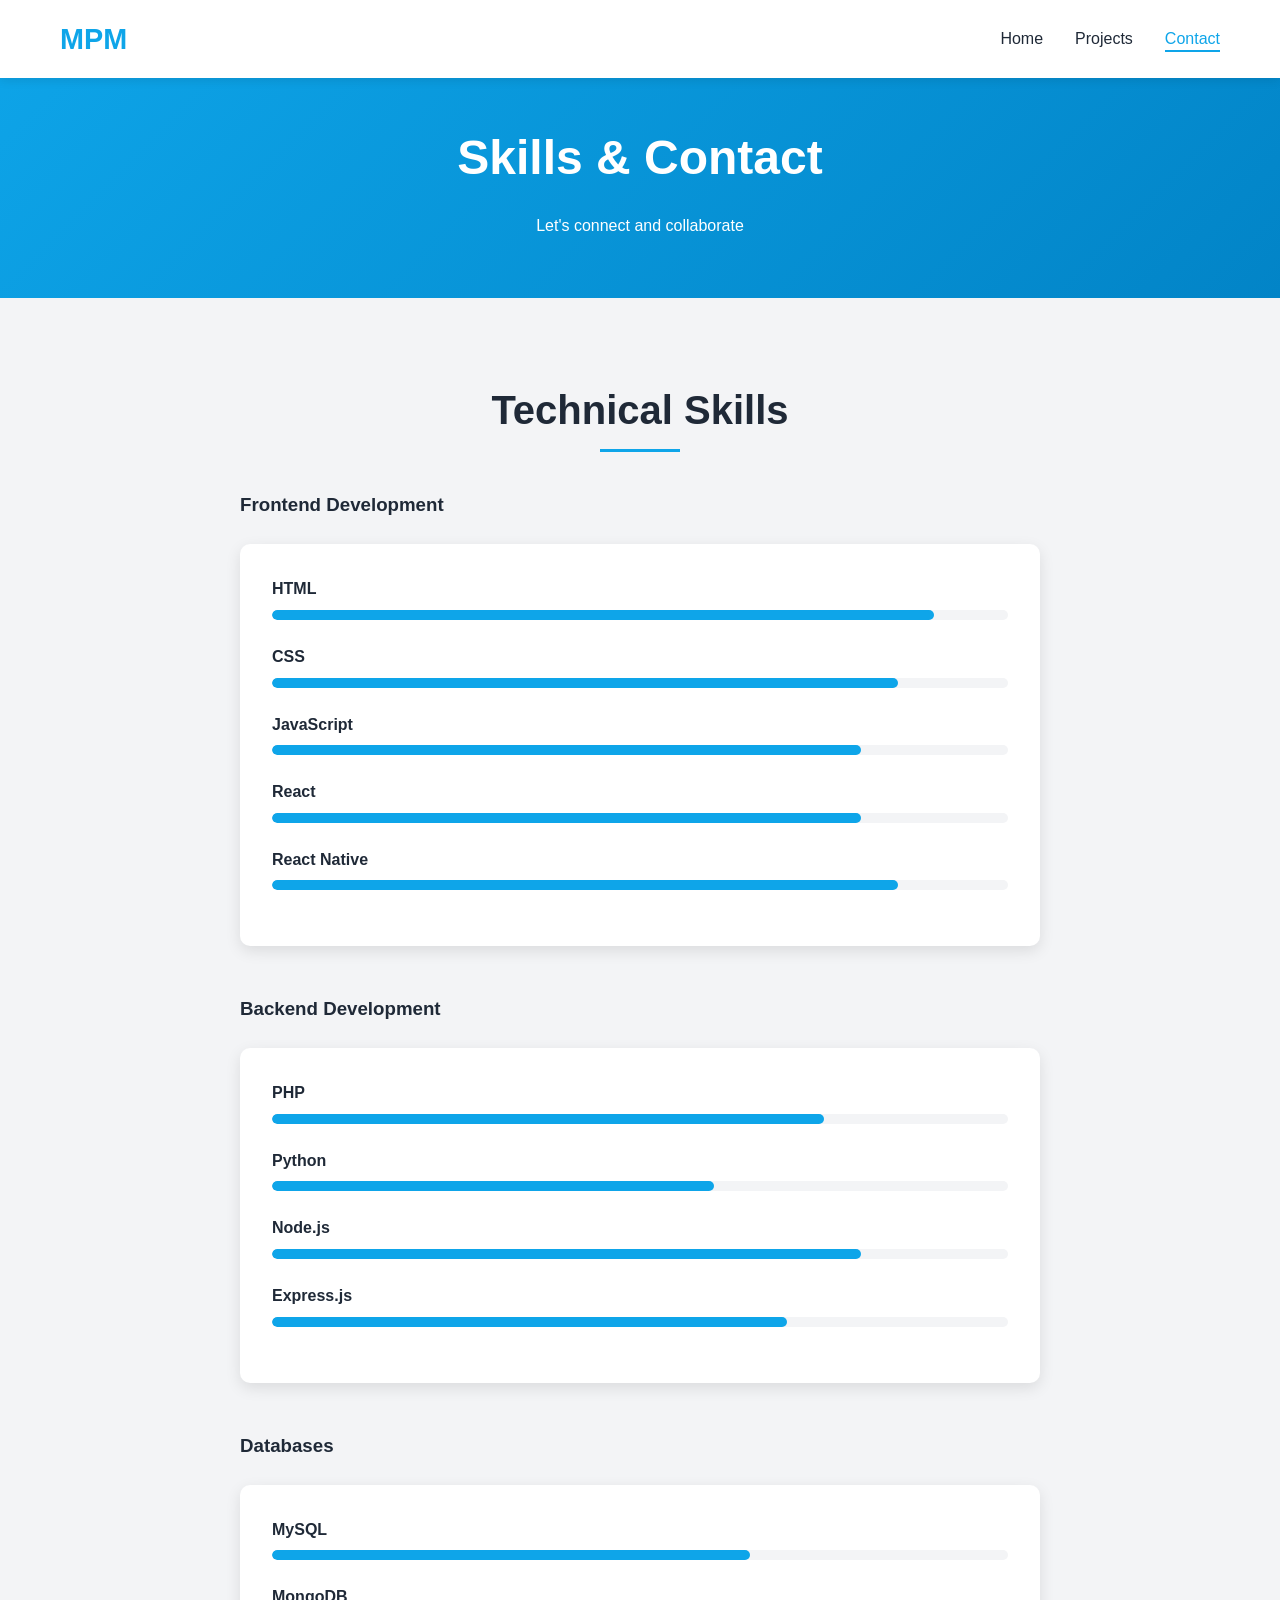
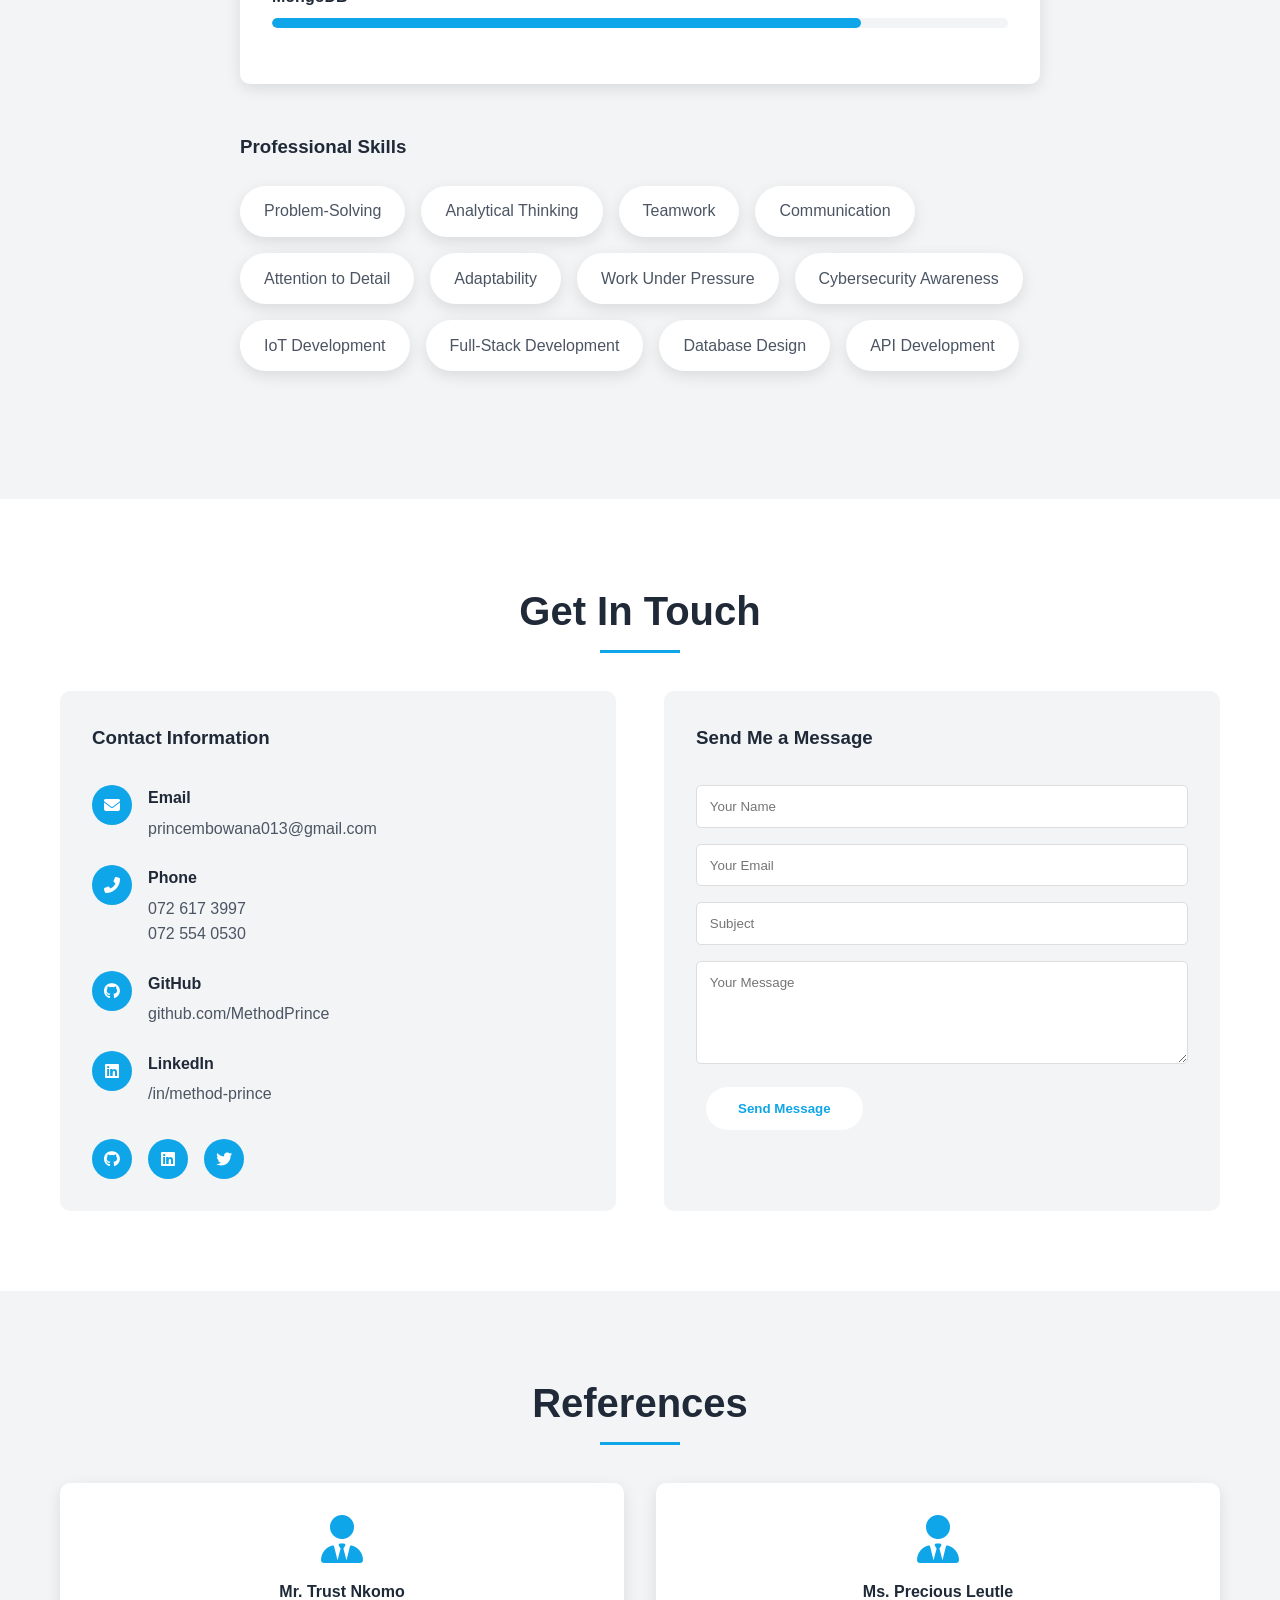
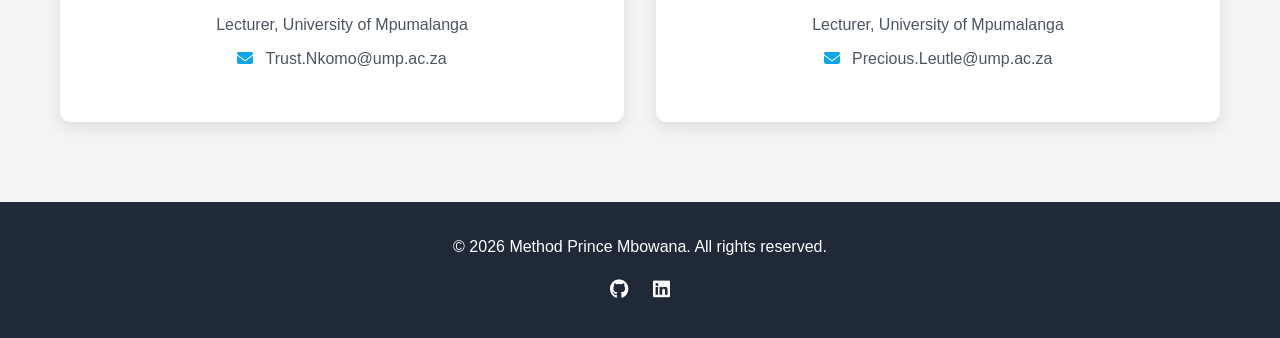
==== contact.html @ acbfcd84 "first commit" ====
<!DOCTYPE html>
<html lang="en">
<head>
    <meta charset="UTF-8">
    <meta name="viewport" content="width=device-width, initial-scale=1.0">
    <title>Method Prince Mbowana - Contact & Skills</title>
    <link rel="stylesheet" href="style.css">
    <link rel="stylesheet" href="https://cdnjs.cloudflare.com/ajax/libs/font-awesome/6.4.0/css/all.min.css">
</head>
<body>
    <!-- Navigation -->
    <nav class="navbar">
        <div class="nav-container">
            <a href="index.html" class="nav-logo">MPM</a>
            <ul class="nav-menu">
                <li><a href="index.html" class="nav-link">Home</a></li>
                <li><a href="projects.html" class="nav-link">Projects</a></li>
                <li><a href="contact.html" class="nav-link active">Contact</a></li>
            </ul>
            <div class="hamburger">
                <span class="bar"></span>
                <span class="bar"></span>
                <span class="bar"></span>
            </div>
        </div>
    </nav>

    <!-- Page Header -->
    <section class="page-header">
        <div class="container">
            <h1>Skills & Contact</h1>
            <p>Let's connect and collaborate</p>
        </div>
    </section>

    <!-- Skills Section -->
    <section class="skills-section">
        <div class="container">
            <h2 class="section-title">Technical Skills</h2>
            
            <div class="skills-container">
                <div class="skill-category">
                    <h3>Frontend Development</h3>
                    <div class="skill-items">
                        <div class="skill-item">
                            <span>HTML</span>
                            <div class="skill-bar">
                                <div class="skill-progress" style="width: 90%"></div>
                            </div>
                        </div>
                        <div class="skill-item">
                            <span>CSS</span>
                            <div class="skill-bar">
                                <div class="skill-progress" style="width: 85%"></div>
                            </div>
                        </div>
                        <div class="skill-item">
                            <span>JavaScript</span>
                            <div class="skill-bar">
                                <div class="skill-progress" style="width: 80%"></div>
                            </div>
                        </div>
                        <div class="skill-item">
                            <span>React</span>
                            <div class="skill-bar">
                                <div class="skill-progress" style="width: 80%"></div>
                            </div>
                        </div>
                        <div class="skill-item">
                            <span>React Native</span>
                            <div class="skill-bar">
                                <div class="skill-progress" style="width: 85%"></div>
                            </div>
                        </div>
                    </div>
                </div>

                <div class="skill-category">
                    <h3>Backend Development</h3>
                    <div class="skill-items">
                        <div class="skill-item">
                            <span>PHP</span>
                            <div class="skill-bar">
                                <div class="skill-progress" style="width: 75%"></div>
                            </div>
                        </div>
                        <div class="skill-item">
                            <span>Python</span>
                            <div class="skill-bar">
                                <div class="skill-progress" style="width: 60%"></div>
                            </div>
                        </div>
                        <div class="skill-item">
                            <span>Node.js</span>
                            <div class="skill-bar">
                                <div class="skill-progress" style="width: 80%"></div>
                            </div>
                        </div>
                        <div class="skill-item">
                            <span>Express.js</span>
                            <div class="skill-bar">
                                <div class="skill-progress" style="width: 70%"></div>
                            </div>
                        </div>
                    </div>
                </div>

                <div class="skill-category">
                    <h3>Databases</h3>
                    <div class="skill-items">
                        <div class="skill-item">
                            <span>MySQL</span>
                            <div class="skill-bar">
                                <div class="skill-progress" style="width: 65%"></div>
                            </div>
                        </div>
                        <div class="skill-item">
                            <span>MongoDB</span>
                            <div class="skill-bar">
                                <div class="skill-progress" style="width: 80%"></div>
                            </div>
                        </div>
                    </div>
                </div>

                
                <div class="skill-category">
                    <h3>Professional Skills</h3>
                    <div class="skills-grid">
                        <div class="skill-tag">Problem-Solving</div>
                        <div class="skill-tag">Analytical Thinking</div>
                        <div class="skill-tag">Teamwork</div>
                        <div class="skill-tag">Communication</div>
                        <div class="skill-tag">Attention to Detail</div>
                        <div class="skill-tag">Adaptability</div>
                        <div class="skill-tag">Work Under Pressure</div>
                        <div class="skill-tag">Cybersecurity Awareness</div>
                        <div class="skill-tag">IoT Development</div>
                        <div class="skill-tag">Full-Stack Development</div>
                        <div class="skill-tag">Database Design</div>
                        <div class="skill-tag">API Development</div>
                    </div>
                </div>
            </div>
        </div>
    </section>

    <!-- Contact Section -->
    <section class="contact-section">
        <div class="container">
            <h2 class="section-title">Get In Touch</h2>
            
            <div class="contact-container">
                <div class="contact-info">
                    <h3>Contact Information</h3>
                    
                    <div class="contact-details">
                        <div class="contact-item">
                            <i class="fas fa-envelope"></i>
                            <div>
                                <h4>Email</h4>
                                <p>princembowana013@gmail.com</p>
                            </div>
                        </div>
                        
                        <div class="contact-item">
                            <i class="fas fa-phone-alt"></i>
                            <div>
                                <h4>Phone</h4>
                                <p>072 617 3997</p>
                                <p>072 554 0530</p>
                            </div>
                        </div>
                        
                        <div class="contact-item">
                            <i class="fab fa-github"></i>
                            <div>
                                <h4>GitHub</h4>
                                <p>github.com/MethodPrince</p>
                            </div>
                        </div>

                        <div class="contact-item">
                            <i class="fab fa-linkedin"></i>
                            <div>
                                <h4>LinkedIn</h4>
                                <p>/in/method-prince</p>
                            </div>
                        </div>
                    </div>

                    <div class="social-links">
                        <a href="https://github.com/MethodPrince" target="_blank" title="GitHub"><i class="fab fa-github"></i></a>
                        <a href="https://www.linkedin.com/in/method-prince-0aa6002a5?utm_source=share_via&utm_content=profile&utm_medium=member_ios" target="_blank" title="LinkedIn"><i class="fab fa-linkedin"></i></a>
                        <a href="#" title="Twitter"><i class="fab fa-twitter"></i></a>
                    </div>
                </div>

                <div class="contact-form">
                    <h3>Send Me a Message</h3>
                    <form id="contactForm">
                        <div class="form-group">
                            <input type="text" id="name" placeholder="Your Name" required>
                        </div>
                        <div class="form-group">
                            <input type="email" id="email" placeholder="Your Email" required>
                        </div>
                        <div class="form-group">
                            <input type="text" id="subject" placeholder="Subject">
                        </div>
                        <div class="form-group">
                            <textarea id="message" rows="5" placeholder="Your Message" required></textarea>
                        </div>
                        <button type="submit" class="btn btn-primary">Send Message</button>
                    </form>
                    <div id="formMessage" class="form-message"></div>
                </div>
            </div>
        </div>
    </section>

    <!-- References Section -->
    <section class="references-section">
        <div class="container">
            <h2 class="section-title">References</h2>
            
            <div class="references-grid">
                <div class="reference-card">
                    <i class="fas fa-user-tie"></i>
                    <h4>Mr. Trust Nkomo</h4>
                    <p>Lecturer, University of Mpumalanga</p>
                    <p><i class="fas fa-envelope"></i> Trust.Nkomo@ump.ac.za</p>
                </div>
                
                <div class="reference-card">
                    <i class="fas fa-user-tie"></i>
                    <h4>Ms. Precious Leutle</h4>
                    <p>Lecturer, University of Mpumalanga</p>
                    <p><i class="fas fa-envelope"></i> Precious.Leutle@ump.ac.za</p>
                </div>
            </div>
        </div>
    </section>

    <!-- Footer -->
    <footer>
        <div class="container">
            <p>&copy; 2026 Method Prince Mbowana. All rights reserved.</p>
            <div class="footer-social">
                <a href="https://github.com/MethodPrince" target="_blank"><i class="fab fa-github"></i></a>
                <a href="https://www.linkedin.com/in/method-prince-0aa6002a5?utm_source=share_via&utm_content=profile&utm_medium=member_ios" target="_blank"><i class="fab fa-linkedin"></i></a>
            </div>
        </div>
    </footer>

    <script src="script.js"></script>
</body>
</html>
---- style.css ----
/* ===== RESET & BASE ===== */
* {
    margin: 0;
    padding: 0;
    box-sizing: border-box;
}

:root {
    --primary-color: #0ea5e9;      /* Sky blue */
    --secondary-color: #0284c7;     /* Darker sky blue */
    --accent-color: #38bdf8;        /* Light sky blue */
    --dark-color: #1f2937;
    --light-color: #f3f4f6;
    --text-color: #4b5563;
    --white: #ffffff;
    --transition: all 0.3s ease;
}

html {
    scroll-behavior: smooth;
}

body {
    font-family: 'Segoe UI', Tahoma, Geneva, Verdana, sans-serif;
    line-height: 1.6;
    color: var(--text-color);
}

.container {
    max-width: 1200px;
    margin: 0 auto;
    padding: 0 20px;
}

/* ===== NAVIGATION ===== */
.navbar {
    background: var(--white);
    box-shadow: 0 2px 10px rgba(0, 0, 0, 0.1);
    position: fixed;
    width: 100%;
    top: 0;
    z-index: 1000;
}

.nav-container {
    max-width: 1200px;
    margin: 0 auto;
    padding: 1rem 20px;
    display: flex;
    justify-content: space-between;
    align-items: center;
}

.nav-logo {
    font-size: 1.8rem;
    font-weight: 700;
    color: var(--primary-color);
    text-decoration: none;
}

.nav-menu {
    display: flex;
    list-style: none;
    gap: 2rem;
}

.nav-link {
    text-decoration: none;
    color: var(--dark-color);
    font-weight: 500;
    transition: var(--transition);
    position: relative;
}

.nav-link:hover,
.nav-link.active {
    color: var(--primary-color);
}

.nav-link::after {
    content: '';
    position: absolute;
    bottom: -5px;
    left: 0;
    width: 0;
    height: 2px;
    background: var(--primary-color);
    transition: var(--transition);
}

.nav-link:hover::after,
.nav-link.active::after {
    width: 100%;
}

.hamburger {
    display: none;
    cursor: pointer;
}

.bar {
    display: block;
    width: 25px;
    height: 3px;
    margin: 5px auto;
    background: var(--dark-color);
    transition: var(--transition);
}

/* ===== HERO SECTION ===== */
.hero {
    height: 100vh;
    background: linear-gradient(135deg, #0ea5e9 0%, #0284c7 100%);
    display: flex;
    align-items: center;
    justify-content: center;
    text-align: center;
    color: var(--white);
    padding-top: 60px;
}

.hero-content {
    max-width: 800px;
    padding: 0 20px;
}

.hero-title {
    font-size: 3.5rem;
    margin-bottom: 1rem;
    animation: fadeInUp 1s ease;
}

.hero-subtitle {
    font-size: 1.5rem;
    margin-bottom: 1rem;
    animation: fadeInUp 1s ease 0.2s;
    animation-fill-mode: both;
}

.hero-description {
    font-size: 1.2rem;
    margin-bottom: 2rem;
    animation: fadeInUp 1s ease 0.4s;
    animation-fill-mode: both;
}

.hero-buttons {
    margin-bottom: 2rem;
    animation: fadeInUp 1s ease 0.6s;
    animation-fill-mode: both;
}

.btn {
    display: inline-block;
    padding: 12px 30px;
    border-radius: 30px;
    text-decoration: none;
    font-weight: 600;
    margin: 0 10px;
    transition: var(--transition);
    border: 2px solid transparent;
}

.btn-primary {
    background: var(--white);
    color: var(--primary-color);
}

.btn-primary:hover {
    transform: translateY(-3px);
    box-shadow: 0 5px 15px rgba(14, 165, 233, 0.3);
}

.btn-secondary {
    background: transparent;
    color: var(--white);
    border-color: var(--white);
}

.btn-secondary:hover {
    background: var(--white);
    color: var(--primary-color);
    transform: translateY(-3px);
}

.hero-social {
    animation: fadeInUp 1s ease 0.8s;
    animation-fill-mode: both;
}

.social-link {
    color: var(--white);
    font-size: 1.5rem;
    margin: 0 10px;
    transition: var(--transition);
    display: inline-block;
    position: relative;
}

.social-link:hover {
    transform: translateY(-3px);
    opacity: 0.9;
}

.hero-scroll {
    position: absolute;
    bottom: 30px;
    left: 50%;
    transform: translateX(-50%);
    animation: bounce 2s infinite;
}

.hero-scroll a {
    color: var(--white);
    font-size: 1.5rem;
}

/* ===== ABOUT SECTION ===== */
.about {
    padding: 80px 0;
    background: var(--light-color);
}

.section-title {
    text-align: center;
    font-size: 2.5rem;
    color: var(--dark-color);
    margin-bottom: 3rem;
    position: relative;
}

.section-title::after {
    content: '';
    position: absolute;
    bottom: -10px;
    left: 50%;
    transform: translateX(-50%);
    width: 80px;
    height: 3px;
    background: var(--primary-color);
}

.about-content {
    max-width: 1000px;
    margin: 0 auto;
    background: var(--white);
    border-radius: 15px;
    padding: 3rem;
    box-shadow: 0 10px 30px rgba(0, 0, 0, 0.1);
}

.about-text p {
    margin-bottom: 1.5rem;
    font-size: 1.1rem;
    line-height: 1.8;
    color: var(--text-color);
}

/* Personal Info Section */
.personal-info {
    margin: 2.5rem 0;
    padding: 2rem;
    background: linear-gradient(135deg, #0ea5e915 0%, #0284c715 100%);
    border-radius: 10px;
}

.personal-info h3 {
    color: var(--dark-color);
    margin-bottom: 1.5rem;
    font-size: 1.5rem;
    position: relative;
    padding-bottom: 0.5rem;
}

.personal-info h3::after {
    content: '';
    position: absolute;
    bottom: 0;
    left: 0;
    width: 50px;
    height: 3px;
    background: var(--primary-color);
}

.info-grid {
    display: grid;
    grid-template-columns: repeat(2, 1fr);
    gap: 1.5rem;
}

.info-item {
    display: flex;
    align-items: center;
    gap: 1rem;
    padding: 0.5rem;
    background: var(--white);
    border-radius: 8px;
    transition: var(--transition);
}

.info-item:hover {
    transform: translateX(5px);
    box-shadow: 0 5px 15px rgba(14, 165, 233, 0.1);
}

.info-item i {
    width: 35px;
    height: 35px;
    background: var(--primary-color);
    border-radius: 50%;
    display: flex;
    align-items: center;
    justify-content: center;
    color: var(--white);
    font-size: 1rem;
}

.info-item strong {
    color: var(--dark-color);
    margin-right: 0.3rem;
}

/* Education Section */
.education-section {
    margin: 2.5rem 0;
    padding: 2rem;
    background: linear-gradient(135deg, #0ea5e908 0%, #0284c708 100%);
    border-radius: 10px;
}

.education-section h3 {
    color: var(--dark-color);
    margin-bottom: 1.5rem;
    font-size: 1.5rem;
    position: relative;
    padding-bottom: 0.5rem;
}

.education-section h3::after {
    content: '';
    position: absolute;
    bottom: 0;
    left: 0;
    width: 50px;
    height: 3px;
    background: var(--primary-color);
}

.education-card {
    background: var(--white);
    padding: 1.5rem;
    border-radius: 10px;
    margin-bottom: 1rem;
    display: flex;
    gap: 1.5rem;
    box-shadow: 0 5px 15px rgba(0, 0, 0, 0.05);
    transition: var(--transition);
}

.education-card:hover {
    transform: translateY(-3px);
    box-shadow: 0 8px 25px rgba(14, 165, 233, 0.1);
}

.edu-badge {
    width: 60px;
    height: 60px;
    background: var(--primary-color);
    border-radius: 50%;
    display: flex;
    align-items: center;
    justify-content: center;
    color: var(--white);
    font-size: 1.8rem;
    flex-shrink: 0;
}

.edu-details h4 {
    color: var(--dark-color);
    margin-bottom: 0.5rem;
    font-size: 1.2rem;
}

.institution {
    font-weight: 600;
    color: var(--primary-color);
    margin-bottom: 0.3rem;
}

.duration {
    color: var(--text-color);
    font-size: 0.9rem;
    margin-bottom: 0.5rem;
}

.status-badge {
    display: inline-block;
    background: #10b981;
    color: var(--white);
    padding: 0.3rem 1rem;
    border-radius: 20px;
    font-size: 0.8rem;
    font-weight: 600;
}

/* Experience Section */
.experience-section {
    margin: 2.5rem 0;
    padding: 2rem;
    background: linear-gradient(135deg, #0ea5e908 0%, #0284c708 100%);
    border-radius: 10px;
}

.experience-section h3 {
    color: var(--dark-color);
    margin-bottom: 1.5rem;
    font-size: 1.5rem;
    position: relative;
    padding-bottom: 0.5rem;
}

.experience-section h3::after {
    content: '';
    position: absolute;
    bottom: 0;
    left: 0;
    width: 50px;
    height: 3px;
    background: var(--primary-color);
}

.experience-card {
    background: var(--white);
    padding: 1.5rem;
    border-radius: 10px;
    display: flex;
    gap: 1.5rem;
    box-shadow: 0 5px 15px rgba(0, 0, 0, 0.05);
    transition: var(--transition);
}

.experience-card:hover {
    transform: translateY(-3px);
    box-shadow: 0 8px 25px rgba(14, 165, 233, 0.1);
}

.exp-icon {
    width: 60px;
    height: 60px;
    background: var(--primary-color);
    border-radius: 50%;
    display: flex;
    align-items: center;
    justify-content: center;
    color: var(--white);
    font-size: 1.8rem;
    flex-shrink: 0;
}

.exp-details h4 {
    color: var(--dark-color);
    margin-bottom: 0.5rem;
    font-size: 1.2rem;
}

.company {
    font-weight: 600;
    color: var(--primary-color);
    margin-bottom: 0.3rem;
}

/* Highlights Section */
.highlights {
    display: grid;
    grid-template-columns: repeat(3, 1fr);
    gap: 1.5rem;
    margin-top: 2rem;
    padding-top: 1rem;
}

.highlight-box {
    background: linear-gradient(135deg, #0ea5e9 0%, #0284c7 100%);
    padding: 2rem 1rem;
    border-radius: 10px;
    text-align: center;
    box-shadow: 0 5px 15px rgba(14, 165, 233, 0.2);
    transition: var(--transition);
    color: var(--white);
}

.highlight-box:hover {
    transform: translateY(-5px);
    box-shadow: 0 10px 30px rgba(14, 165, 233, 0.3);
}

.highlight-box i {
    font-size: 2.5rem;
    color: var(--white);
    margin-bottom: 1rem;
}

.highlight-box h4 {
    color: var(--white);
    font-size: 1.1rem;
    font-weight: 600;
}

/* ===== PREVIEW SECTION ===== */
.preview {
    padding: 80px 0;
    background: var(--white);
}

.preview-grid {
    display: grid;
    grid-template-columns: repeat(auto-fit, minmax(200px, 1fr));
    gap: 2rem;
    margin-top: 2rem;
}

.preview-card {
    text-align: center;
    padding: 2rem;
    background: var(--light-color);
    border-radius: 10px;
    transition: var(--transition);
}

.preview-card:hover {
    transform: translateY(-5px);
    box-shadow: 0 10px 30px rgba(14, 165, 233, 0.1);
}

.preview-card i {
    font-size: 3rem;
    color: var(--primary-color);
    margin-bottom: 1rem;
}

.preview-card h3 {
    color: var(--dark-color);
    margin-bottom: 1rem;
}

.preview-card p {
    margin-bottom: 1rem;
}

.preview-link {
    color: var(--primary-color);
    text-decoration: none;
    font-weight: 600;
}

/* ===== PROJECTS PAGE ===== */
.page-header {
    background: linear-gradient(135deg, #0ea5e9 0%, #0284c7 100%);
    color: var(--white);
    text-align: center;
    padding: 120px 0 60px;
}

.page-header h1 {
    font-size: 3rem;
    margin-bottom: 1rem;
}

.projects-section {
    padding: 80px 0;
    background: var(--light-color);
}

.projects-grid {
    display: grid;
    grid-template-columns: repeat(auto-fit, minmax(300px, 1fr));
    gap: 2rem;
}

.project-card {
    background: var(--white);
    padding: 2rem;
    border-radius: 10px;
    box-shadow: 0 5px 15px rgba(0, 0, 0, 0.1);
    transition: var(--transition);
    display: flex;
    flex-direction: column;
    height: 100%;
}

.project-card:hover {
    transform: translateY(-5px);
    box-shadow: 0 10px 30px rgba(14, 165, 233, 0.15);
}

.project-icon {
    width: 60px;
    height: 60px;
    background: var(--primary-color);
    border-radius: 50%;
    display: flex;
    align-items: center;
    justify-content: center;
    margin-bottom: 1rem;
}

.project-icon i {
    font-size: 1.8rem;
    color: var(--white);
}

.project-card h3 {
    color: var(--dark-color);
    margin-bottom: 0.5rem;
}

.project-type {
    color: var(--primary-color);
    font-weight: 600;
    margin-bottom: 1rem;
}

.project-card p {
    flex-grow: 1;
}

.project-tech {
    margin-top: 1rem;
    display: flex;
    flex-wrap: wrap;
    gap: 0.5rem;
}

.project-tech span {
    background: var(--light-color);
    padding: 0.3rem 0.8rem;
    border-radius: 20px;
    font-size: 0.8rem;
    font-weight: 600;
}

.project-links {
    margin-top: 1.5rem;
}

.project-github {
    display: inline-flex;
    align-items: center;
    gap: 0.5rem;
    background: var(--dark-color);
    color: var(--white);
    padding: 0.5rem 1rem;
    border-radius: 5px;
    text-decoration: none;
    font-size: 0.9rem;
    transition: var(--transition);
}

.project-github:hover {
    background: var(--primary-color);
    transform: translateY(-2px);
}

.project-github i {
    font-size: 1rem;
}

/* ===== CERTIFICATIONS SECTION ===== */
.certifications-section {
    padding: 80px 0;
    background: var(--white);
}

.cert-grid {
    display: grid;
    grid-template-columns: repeat(auto-fit, minmax(250px, 1fr));
    gap: 2rem;
}

.cert-card {
    text-align: center;
    padding: 2rem;
    background: var(--light-color);
    border-radius: 10px;
    transition: var(--transition);
}

.cert-card:hover {
    transform: translateY(-5px);
    box-shadow: 0 10px 30px rgba(14, 165, 233, 0.1);
}

.cert-card i {
    font-size: 2.5rem;
    color: var(--primary-color);
    margin-bottom: 1rem;
}

.cert-card h4 {
    color: var(--dark-color);
    margin-bottom: 0.5rem;
}

/* ===== SKILLS SECTION ===== */
.skills-section {
    padding: 80px 0;
    background: var(--light-color);
}

.skills-container {
    max-width: 800px;
    margin: 0 auto;
}

.skill-category {
    margin-bottom: 3rem;
}

.skill-category h3 {
    color: var(--dark-color);
    margin-bottom: 1.5rem;
}

.skill-items {
    background: var(--white);
    padding: 2rem;
    border-radius: 10px;
    box-shadow: 0 5px 15px rgba(0, 0, 0, 0.1);
}

.skill-item {
    margin-bottom: 1.5rem;
}

.skill-item span {
    display: block;
    margin-bottom: 0.5rem;
    font-weight: 600;
    color: var(--dark-color);
}

.skill-bar {
    height: 10px;
    background: var(--light-color);
    border-radius: 5px;
    overflow: hidden;
}

.skill-progress {
    height: 100%;
    background: var(--primary-color);
    border-radius: 5px;
    transition: width 1s ease;
}

.skills-grid {
    display: flex;
    flex-wrap: wrap;
    gap: 1rem;
}

.skill-tag {
    background: var(--white);
    padding: 0.8rem 1.5rem;
    border-radius: 30px;
    box-shadow: 0 5px 15px rgba(0, 0, 0, 0.1);
    font-weight: 500;
    transition: var(--transition);
}

.skill-tag:hover {
    background: var(--primary-color);
    color: var(--white);
    transform: translateY(-3px);
}

/* ===== CONTACT SECTION ===== */
.contact-section {
    padding: 80px 0;
    background: var(--white);
}

.contact-container {
    display: grid;
    grid-template-columns: 1fr 1fr;
    gap: 3rem;
}

.contact-info {
    background: var(--light-color);
    padding: 2rem;
    border-radius: 10px;
}

.contact-info h3 {
    color: var(--dark-color);
    margin-bottom: 2rem;
}

.contact-details {
    margin-bottom: 2rem;
}

.contact-item {
    display: flex;
    gap: 1rem;
    margin-bottom: 1.5rem;
    align-items: flex-start;
}

.contact-item i {
    width: 40px;
    height: 40px;
    background: var(--primary-color);
    border-radius: 50%;
    display: flex;
    align-items: center;
    justify-content: center;
    color: var(--white);
    flex-shrink: 0;
}

.contact-item h4 {
    color: var(--dark-color);
    margin-bottom: 0.3rem;
}

.social-links {
    display: flex;
    gap: 1rem;
}

.social-links a {
    width: 40px;
    height: 40px;
    background: var(--primary-color);
    border-radius: 50%;
    display: flex;
    align-items: center;
    justify-content: center;
    color: var(--white);
    text-decoration: none;
    transition: var(--transition);
}

.social-links a:hover {
    transform: translateY(-3px);
    background: var(--secondary-color);
}

.contact-form {
    background: var(--light-color);
    padding: 2rem;
    border-radius: 10px;
}

.contact-form h3 {
    color: var(--dark-color);
    margin-bottom: 2rem;
}

.form-group {
    margin-bottom: 1rem;
}

.form-group input,
.form-group textarea {
    width: 100%;
    padding: 0.8rem;
    border: 1px solid #ddd;
    border-radius: 5px;
    font-family: inherit;
    transition: var(--transition);
}

.form-group input:focus,
.form-group textarea:focus {
    outline: none;
    border-color: var(--primary-color);
    box-shadow: 0 0 0 2px rgba(14, 165, 233, 0.1);
}

.form-message {
    margin-top: 1rem;
    padding: 0.8rem;
    border-radius: 5px;
    display: none;
}

.form-message.success {
    display: block;
    background: #10b981;
    color: var(--white);
}

.form-message.error {
    display: block;
    background: #ef4444;
    color: var(--white);
}

/* ===== REFERENCES SECTION ===== */
.references-section {
    padding: 80px 0;
    background: var(--light-color);
}

.references-grid {
    display: grid;
    grid-template-columns: repeat(auto-fit, minmax(300px, 1fr));
    gap: 2rem;
}

.reference-card {
    background: var(--white);
    padding: 2rem;
    border-radius: 10px;
    text-align: center;
    box-shadow: 0 5px 15px rgba(0, 0, 0, 0.1);
    transition: var(--transition);
}

.reference-card:hover {
    transform: translateY(-5px);
}

.reference-card i {
    font-size: 3rem;
    color: var(--primary-color);
    margin-bottom: 1rem;
}

.reference-card h4 {
    color: var(--dark-color);
    margin-bottom: 0.5rem;
}

.reference-card p {
    margin-bottom: 0.5rem;
}

.reference-card i.fa-envelope {
    font-size: 1rem;
    margin-right: 0.5rem;
}

/* ===== FOOTER ===== */
footer {
    background: var(--dark-color);
    color: var(--white);
    text-align: center;
    padding: 2rem 0;
}

.footer-social {
    margin-top: 1rem;
}

.footer-social a {
    color: var(--white);
    font-size: 1.2rem;
    margin: 0 10px;
    transition: var(--transition);
    display: inline-block;
}

.footer-social a:hover {
    color: var(--primary-color);
    transform: translateY(-3px);
}

/* ===== TOOLTIP ===== */
.social-link[title]:hover::after {
    content: attr(title);
    position: absolute;
    bottom: -30px;
    left: 50%;
    transform: translateX(-50%);
    background: var(--dark-color);
    color: white;
    padding: 4px 8px;
    border-radius: 4px;
    font-size: 0.8rem;
    white-space: nowrap;
    z-index: 1000;
}

/* ===== ANIMATIONS ===== */
@keyframes fadeInUp {
    from {
        opacity: 0;
        transform: translateY(30px);
    }
    to {
        opacity: 1;
        transform: translateY(0);
    }
}

@keyframes bounce {
    0%, 20%, 50%, 80%, 100% {
        transform: translateX(-50%) translateY(0);
    }
    40% {
        transform: translateX(-50%) translateY(-20px);
    }
    60% {
        transform: translateX(-50%) translateY(-10px);
    }
}

/* ===== RESPONSIVE DESIGN ===== */
@media (max-width: 768px) {
    .hamburger {
        display: block;
    }

    .hamburger.active .bar:nth-child(2) {
        opacity: 0;
    }

    .hamburger.active .bar:nth-child(1) {
        transform: translateY(8px) rotate(45deg);
    }

    .hamburger.active .bar:nth-child(3) {
        transform: translateY(-8px) rotate(-45deg);
    }

    .nav-menu {
        position: fixed;
        left: -100%;
        top: 70px;
        gap: 0;
        flex-direction: column;
        background: var(--white);
        width: 100%;
        text-align: center;
        transition: 0.3s;
        box-shadow: 0 10px 10px rgba(0, 0, 0, 0.1);
        padding: 2rem 0;
    }

    .nav-menu.active {
        left: 0;
    }

    .hero-title {
        font-size: 2.5rem;
    }

    .hero-subtitle {
        font-size: 1.2rem;
    }

    .contact-container {
        grid-template-columns: 1fr;
    }

    .page-header h1 {
        font-size: 2rem;
    }

    .page-header {
        padding: 100px 0 40px;
    }

    .contact-item {
        flex-direction: column;
        text-align: center;
    }
    
    .contact-item i {
        margin: 0 auto 10px;
    }

    .about-content {
        padding: 1.5rem;
    }

    .info-grid {
        grid-template-columns: 1fr;
        gap: 0.8rem;
    }

    .education-card,
    .experience-card {
        flex-direction: column;
        text-align: center;
        gap: 1rem;
    }

    .edu-badge,
    .exp-icon {
        margin: 0 auto;
    }

    .personal-info h3::after,
    .education-section h3::after,
    .experience-section h3::after {
        left: 50%;
        transform: translateX(-50%);
    }

    .personal-info h3,
    .education-section h3,
    .experience-section h3 {
        text-align: center;
    }

    .highlights {
        grid-template-columns: 1fr;
        gap: 1rem;
    }

    .projects-grid {
        grid-template-columns: 1fr;
    }

    .preview-grid {
        grid-template-columns: 1fr;
    }

    .info-item {
        flex-direction: row;
        justify-content: flex-start;
    }
}

@media (min-width: 769px) and (max-width: 1200px) {
    .projects-grid {
        grid-template-columns: repeat(2, 1fr);
    }
    
    .info-grid {
        grid-template-columns: repeat(2, 1fr);
    }
}
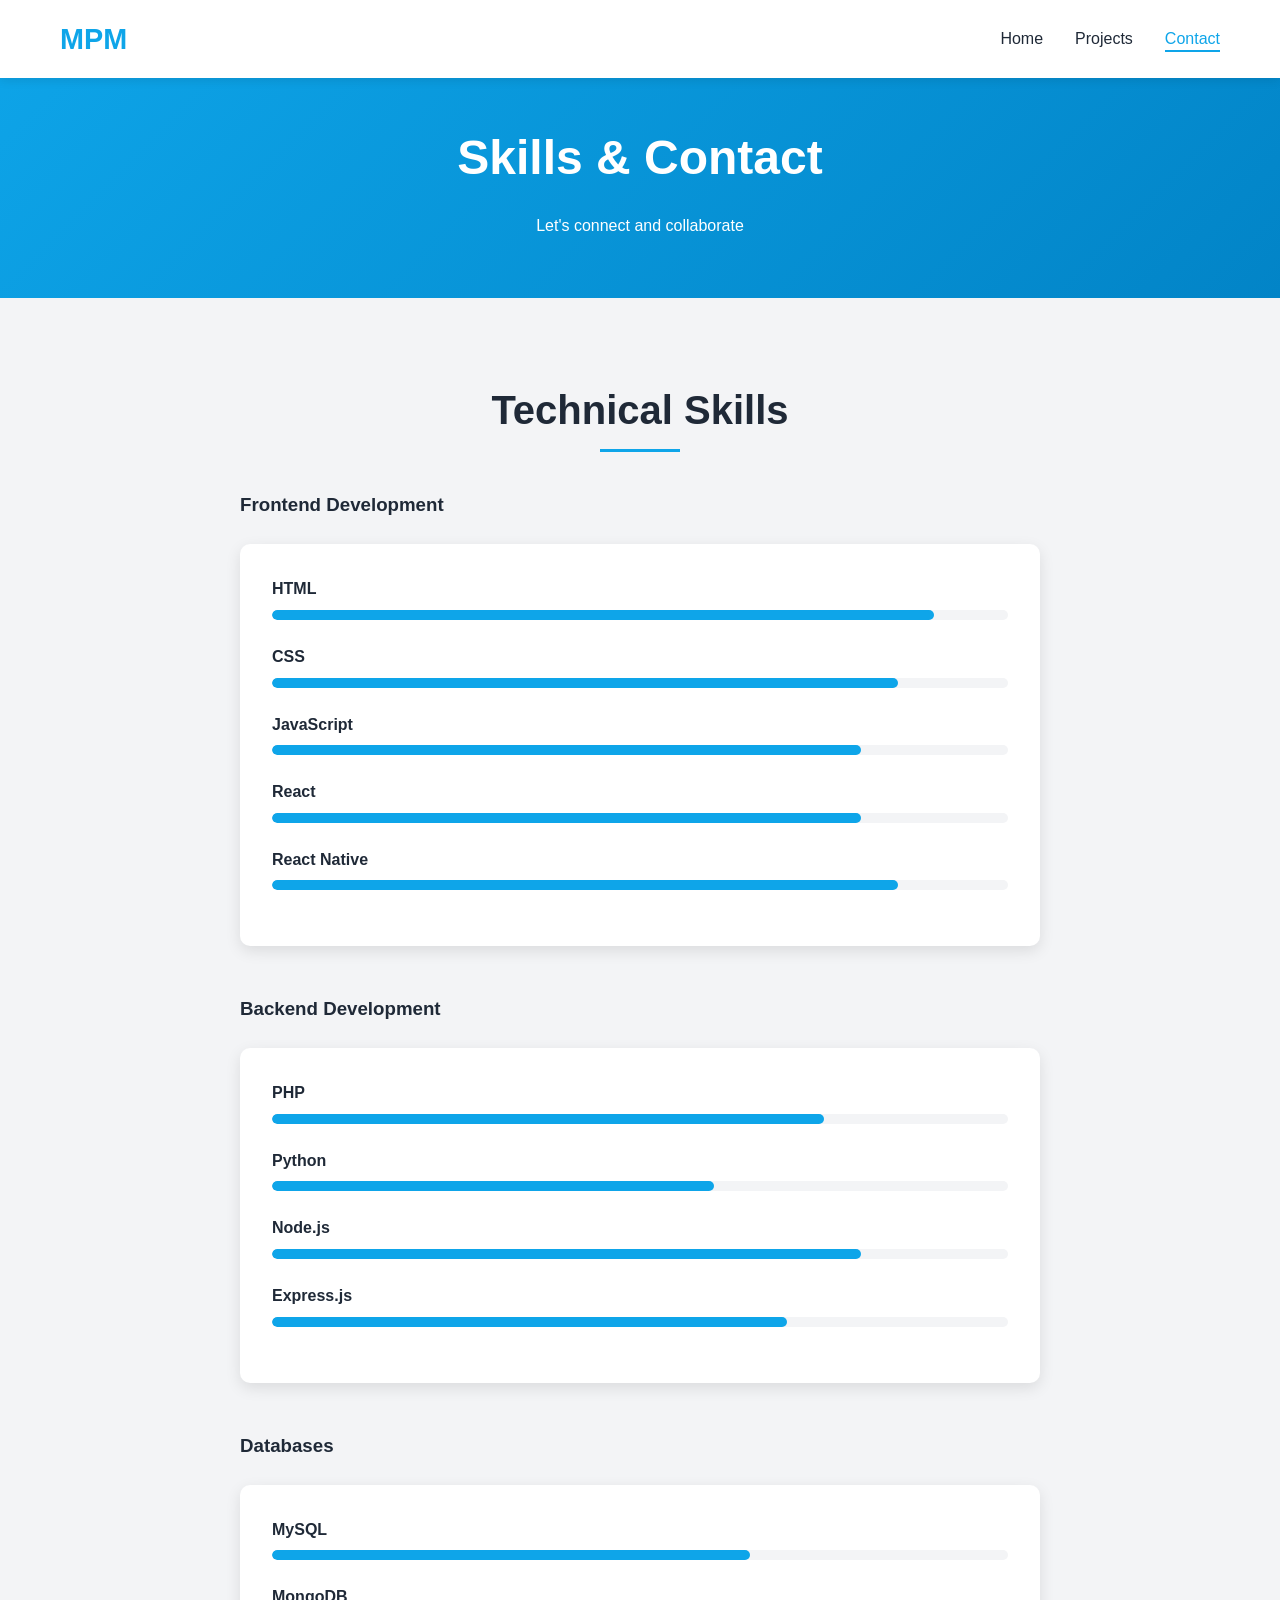
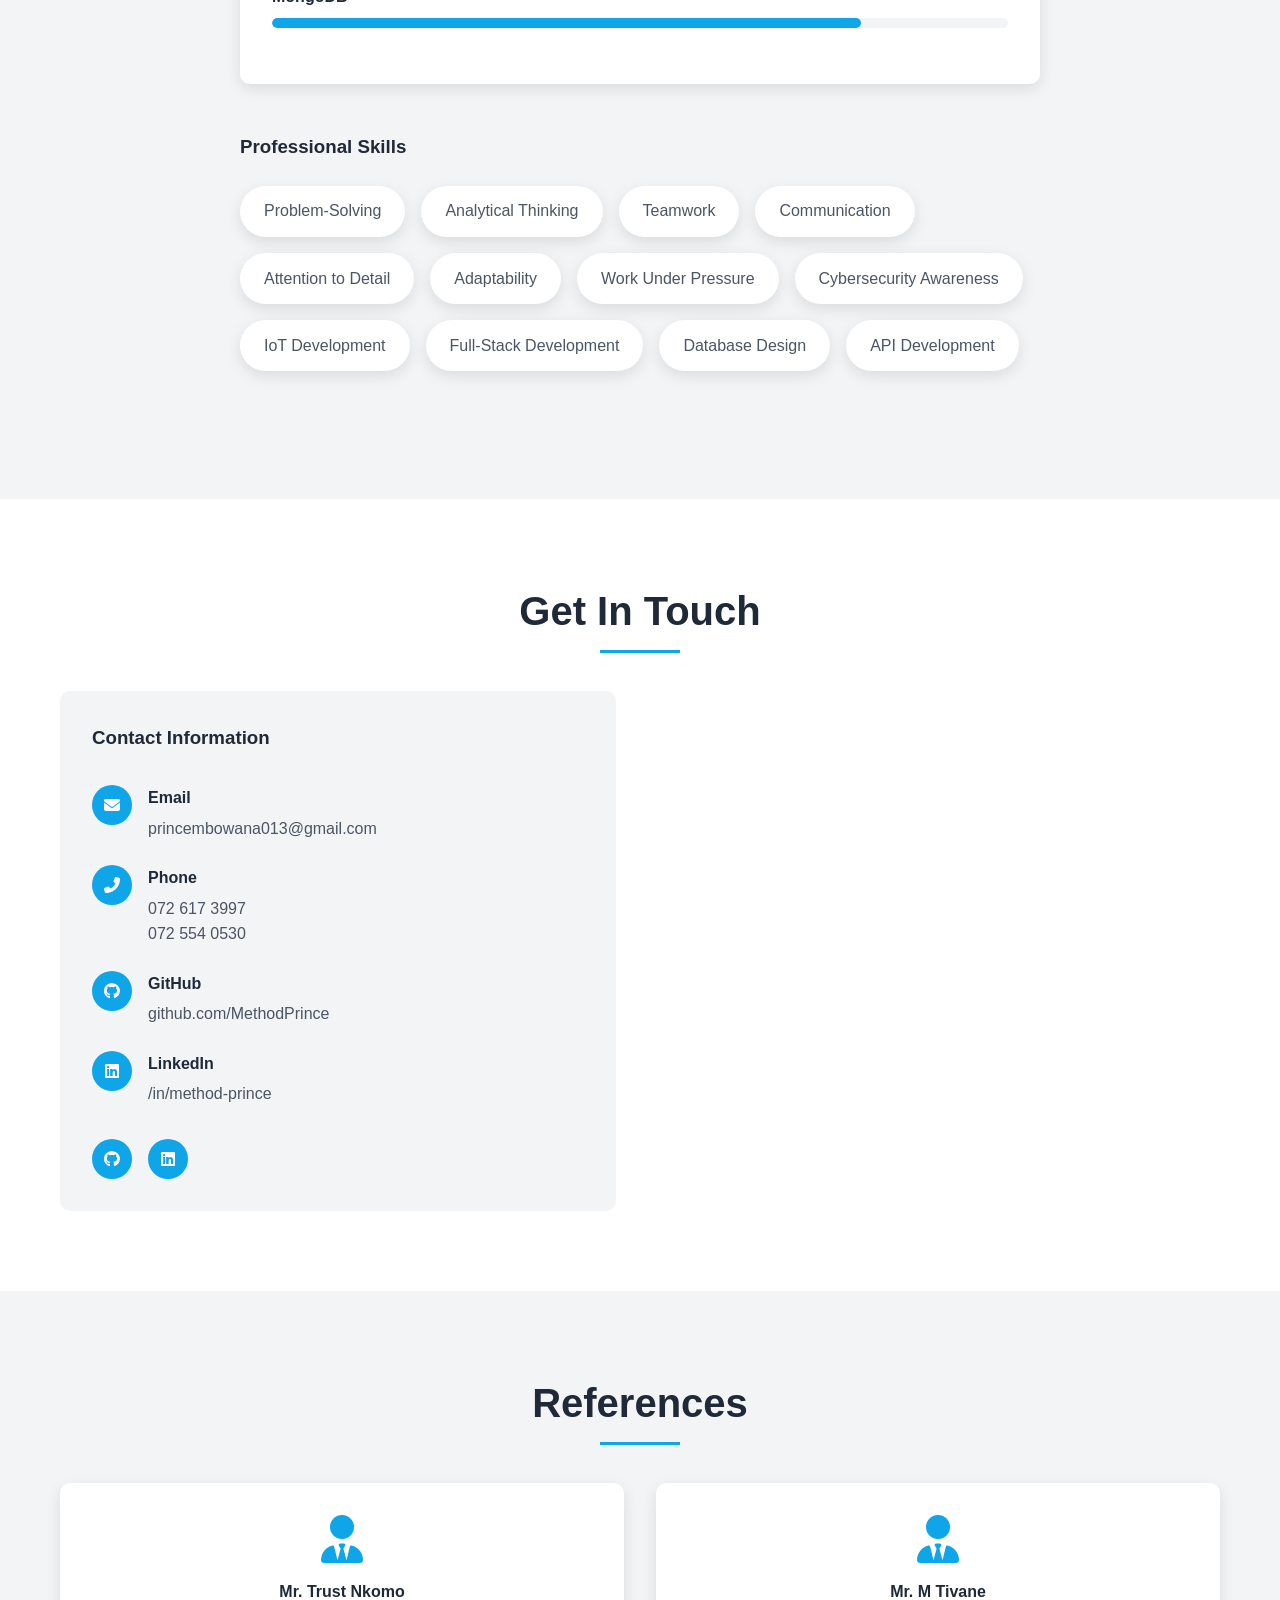
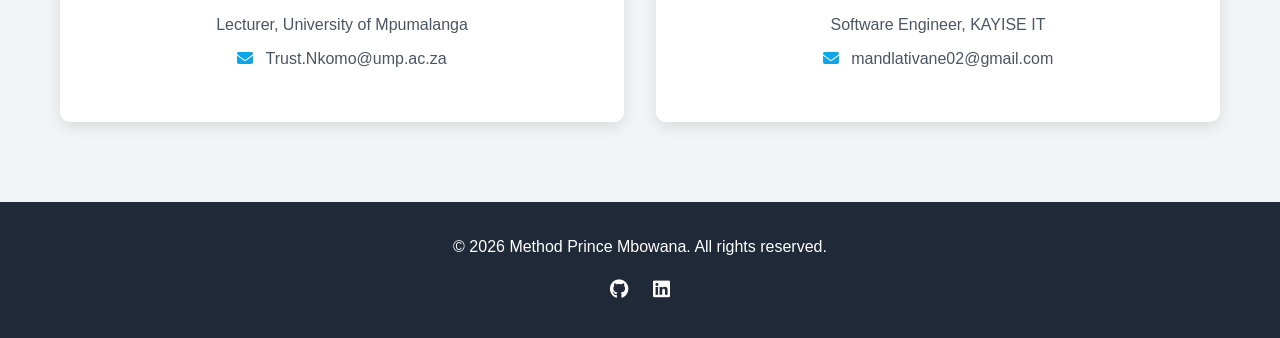
==== commit 1db36b52: "putting a friendly chatbot" ====
--- a/contact.html
+++ b/contact.html
@@ -192,29 +192,10 @@
                     <div class="social-links">
                         <a href="https://github.com/MethodPrince" target="_blank" title="GitHub"><i class="fab fa-github"></i></a>
                         <a href="https://www.linkedin.com/in/method-prince-0aa6002a5?utm_source=share_via&utm_content=profile&utm_medium=member_ios" target="_blank" title="LinkedIn"><i class="fab fa-linkedin"></i></a>
-                        <a href="#" title="Twitter"><i class="fab fa-twitter"></i></a>
-                    </div>
-                </div>
-
-                <div class="contact-form">
-                    <h3>Send Me a Message</h3>
-                    <form id="contactForm">
-                        <div class="form-group">
-                            <input type="text" id="name" placeholder="Your Name" required>
-                        </div>
-                        <div class="form-group">
-                            <input type="email" id="email" placeholder="Your Email" required>
-                        </div>
-                        <div class="form-group">
-                            <input type="text" id="subject" placeholder="Subject">
-                        </div>
-                        <div class="form-group">
-                            <textarea id="message" rows="5" placeholder="Your Message" required></textarea>
-                        </div>
-                        <button type="submit" class="btn btn-primary">Send Message</button>
-                    </form>
-                    <div id="formMessage" class="form-message"></div>
-                </div>
+                        
+                    </div>
+                </div>
+
             </div>
         </div>
     </section>
@@ -234,9 +215,9 @@
                 
                 <div class="reference-card">
                     <i class="fas fa-user-tie"></i>
-                    <h4>Ms. Precious Leutle</h4>
-                    <p>Lecturer, University of Mpumalanga</p>
-                    <p><i class="fas fa-envelope"></i> Precious.Leutle@ump.ac.za</p>
+                    <h4>Mr. M Tivane</h4>
+                    <p>Software Engineer, KAYISE IT</p>
+                    <p><i class="fas fa-envelope"></i> mandlativane02@gmail.com</p>
                 </div>
             </div>
         </div>
--- a/style.css
+++ b/style.css
@@ -24,12 +24,14 @@
     font-family: 'Segoe UI', Tahoma, Geneva, Verdana, sans-serif;
     line-height: 1.6;
     color: var(--text-color);
+    overflow-x: hidden; /* Prevent horizontal scroll */
 }
 
 .container {
     max-width: 1200px;
     margin: 0 auto;
     padding: 0 20px;
+    width: 100%;
 }
 
 /* ===== NAVIGATION ===== */
@@ -109,25 +111,28 @@
 
 /* ===== HERO SECTION ===== */
 .hero {
-    height: 100vh;
+    min-height: 100vh;
     background: linear-gradient(135deg, #0ea5e9 0%, #0284c7 100%);
     display: flex;
     align-items: center;
     justify-content: center;
     text-align: center;
     color: var(--white);
-    padding-top: 60px;
+    padding: 80px 20px 40px;
+    position: relative;
 }
 
 .hero-content {
     max-width: 800px;
-    padding: 0 20px;
+    width: 100%;
+    padding: 0 15px;
 }
 
 .hero-title {
     font-size: 3.5rem;
     margin-bottom: 1rem;
     animation: fadeInUp 1s ease;
+    word-wrap: break-word;
 }
 
 .hero-subtitle {
@@ -135,6 +140,7 @@
     margin-bottom: 1rem;
     animation: fadeInUp 1s ease 0.2s;
     animation-fill-mode: both;
+    word-wrap: break-word;
 }
 
 .hero-description {
@@ -142,12 +148,17 @@
     margin-bottom: 2rem;
     animation: fadeInUp 1s ease 0.4s;
     animation-fill-mode: both;
+    word-wrap: break-word;
 }
 
 .hero-buttons {
     margin-bottom: 2rem;
     animation: fadeInUp 1s ease 0.6s;
     animation-fill-mode: both;
+    display: flex;
+    flex-wrap: wrap;
+    justify-content: center;
+    gap: 10px;
 }
 
 .btn {
@@ -159,6 +170,7 @@
     margin: 0 10px;
     transition: var(--transition);
     border: 2px solid transparent;
+    white-space: nowrap;
 }
 
 .btn-primary {
@@ -227,6 +239,7 @@
     color: var(--dark-color);
     margin-bottom: 3rem;
     position: relative;
+    word-wrap: break-word;
 }
 
 .section-title::after {
@@ -254,6 +267,7 @@
     font-size: 1.1rem;
     line-height: 1.8;
     color: var(--text-color);
+    word-wrap: break-word;
 }
 
 /* Personal Info Section */
@@ -262,6 +276,7 @@
     padding: 2rem;
     background: linear-gradient(135deg, #0ea5e915 0%, #0284c715 100%);
     border-radius: 10px;
+    overflow: hidden;
 }
 
 .personal-info h3 {
@@ -270,6 +285,7 @@
     font-size: 1.5rem;
     position: relative;
     padding-bottom: 0.5rem;
+    word-wrap: break-word;
 }
 
 .personal-info h3::after {
@@ -296,6 +312,8 @@
     background: var(--white);
     border-radius: 8px;
     transition: var(--transition);
+    word-wrap: break-word;
+    overflow: hidden;
 }
 
 .info-item:hover {
@@ -313,11 +331,18 @@
     justify-content: center;
     color: var(--white);
     font-size: 1rem;
+    flex-shrink: 0;
 }
 
 .info-item strong {
     color: var(--dark-color);
     margin-right: 0.3rem;
+    flex-shrink: 0;
+}
+
+.info-item span {
+    word-break: break-word;
+    flex: 1;
 }
 
 /* Education Section */
@@ -326,6 +351,7 @@
     padding: 2rem;
     background: linear-gradient(135deg, #0ea5e908 0%, #0284c708 100%);
     border-radius: 10px;
+    overflow: hidden;
 }
 
 .education-section h3 {
@@ -334,6 +360,7 @@
     font-size: 1.5rem;
     position: relative;
     padding-bottom: 0.5rem;
+    word-wrap: break-word;
 }
 
 .education-section h3::after {
@@ -355,6 +382,7 @@
     gap: 1.5rem;
     box-shadow: 0 5px 15px rgba(0, 0, 0, 0.05);
     transition: var(--transition);
+    overflow: hidden;
 }
 
 .education-card:hover {
@@ -375,16 +403,23 @@
     flex-shrink: 0;
 }
 
+.edu-details {
+    flex: 1;
+    word-wrap: break-word;
+}
+
 .edu-details h4 {
     color: var(--dark-color);
     margin-bottom: 0.5rem;
     font-size: 1.2rem;
+    word-wrap: break-word;
 }
 
 .institution {
     font-weight: 600;
     color: var(--primary-color);
     margin-bottom: 0.3rem;
+    word-wrap: break-word;
 }
 
 .duration {
@@ -401,6 +436,7 @@
     border-radius: 20px;
     font-size: 0.8rem;
     font-weight: 600;
+    white-space: nowrap;
 }
 
 /* Experience Section */
@@ -409,6 +445,7 @@
     padding: 2rem;
     background: linear-gradient(135deg, #0ea5e908 0%, #0284c708 100%);
     border-radius: 10px;
+    overflow: hidden;
 }
 
 .experience-section h3 {
@@ -417,6 +454,7 @@
     font-size: 1.5rem;
     position: relative;
     padding-bottom: 0.5rem;
+    word-wrap: break-word;
 }
 
 .experience-section h3::after {
@@ -437,6 +475,7 @@
     gap: 1.5rem;
     box-shadow: 0 5px 15px rgba(0, 0, 0, 0.05);
     transition: var(--transition);
+    overflow: hidden;
 }
 
 .experience-card:hover {
@@ -457,16 +496,23 @@
     flex-shrink: 0;
 }
 
+.exp-details {
+    flex: 1;
+    word-wrap: break-word;
+}
+
 .exp-details h4 {
     color: var(--dark-color);
     margin-bottom: 0.5rem;
     font-size: 1.2rem;
+    word-wrap: break-word;
 }
 
 .company {
     font-weight: 600;
     color: var(--primary-color);
     margin-bottom: 0.3rem;
+    word-wrap: break-word;
 }
 
 /* Highlights Section */
@@ -486,6 +532,7 @@
     box-shadow: 0 5px 15px rgba(14, 165, 233, 0.2);
     transition: var(--transition);
     color: var(--white);
+    overflow: hidden;
 }
 
 .highlight-box:hover {
@@ -503,6 +550,7 @@
     color: var(--white);
     font-size: 1.1rem;
     font-weight: 600;
+    word-wrap: break-word;
 }
 
 /* ===== PREVIEW SECTION ===== */
@@ -524,6 +572,7 @@
     background: var(--light-color);
     border-radius: 10px;
     transition: var(--transition);
+    overflow: hidden;
 }
 
 .preview-card:hover {
@@ -540,16 +589,20 @@
 .preview-card h3 {
     color: var(--dark-color);
     margin-bottom: 1rem;
+    word-wrap: break-word;
 }
 
 .preview-card p {
     margin-bottom: 1rem;
+    word-wrap: break-word;
 }
 
 .preview-link {
     color: var(--primary-color);
     text-decoration: none;
     font-weight: 600;
+    word-wrap: break-word;
+    display: inline-block;
 }
 
 /* ===== PROJECTS PAGE ===== */
@@ -557,12 +610,17 @@
     background: linear-gradient(135deg, #0ea5e9 0%, #0284c7 100%);
     color: var(--white);
     text-align: center;
-    padding: 120px 0 60px;
+    padding: 120px 20px 60px;
 }
 
 .page-header h1 {
     font-size: 3rem;
     margin-bottom: 1rem;
+    word-wrap: break-word;
+}
+
+.page-header p {
+    word-wrap: break-word;
 }
 
 .projects-section {
@@ -585,6 +643,7 @@
     display: flex;
     flex-direction: column;
     height: 100%;
+    overflow: hidden;
 }
 
 .project-card:hover {
@@ -601,6 +660,7 @@
     align-items: center;
     justify-content: center;
     margin-bottom: 1rem;
+    flex-shrink: 0;
 }
 
 .project-icon i {
@@ -611,16 +671,19 @@
 .project-card h3 {
     color: var(--dark-color);
     margin-bottom: 0.5rem;
+    word-wrap: break-word;
 }
 
 .project-type {
     color: var(--primary-color);
     font-weight: 600;
     margin-bottom: 1rem;
+    word-wrap: break-word;
 }
 
 .project-card p {
     flex-grow: 1;
+    word-wrap: break-word;
 }
 
 .project-tech {
@@ -636,6 +699,7 @@
     border-radius: 20px;
     font-size: 0.8rem;
     font-weight: 600;
+    word-wrap: break-word;
 }
 
 .project-links {
@@ -653,6 +717,7 @@
     text-decoration: none;
     font-size: 0.9rem;
     transition: var(--transition);
+    word-wrap: break-word;
 }
 
 .project-github:hover {
@@ -682,6 +747,7 @@
     background: var(--light-color);
     border-radius: 10px;
     transition: var(--transition);
+    overflow: hidden;
 }
 
 .cert-card:hover {
@@ -698,6 +764,11 @@
 .cert-card h4 {
     color: var(--dark-color);
     margin-bottom: 0.5rem;
+    word-wrap: break-word;
+}
+
+.cert-card p {
+    word-wrap: break-word;
 }
 
 /* ===== SKILLS SECTION ===== */
@@ -709,6 +780,7 @@
 .skills-container {
     max-width: 800px;
     margin: 0 auto;
+    width: 100%;
 }
 
 .skill-category {
@@ -718,6 +790,7 @@
 .skill-category h3 {
     color: var(--dark-color);
     margin-bottom: 1.5rem;
+    word-wrap: break-word;
 }
 
 .skill-items {
@@ -725,6 +798,7 @@
     padding: 2rem;
     border-radius: 10px;
     box-shadow: 0 5px 15px rgba(0, 0, 0, 0.1);
+    overflow: hidden;
 }
 
 .skill-item {
@@ -736,6 +810,7 @@
     margin-bottom: 0.5rem;
     font-weight: 600;
     color: var(--dark-color);
+    word-wrap: break-word;
 }
 
 .skill-bar {
@@ -765,6 +840,8 @@
     box-shadow: 0 5px 15px rgba(0, 0, 0, 0.1);
     font-weight: 500;
     transition: var(--transition);
+    word-wrap: break-word;
+    text-align: center;
 }
 
 .skill-tag:hover {
@@ -789,11 +866,13 @@
     background: var(--light-color);
     padding: 2rem;
     border-radius: 10px;
+    overflow: hidden;
 }
 
 .contact-info h3 {
     color: var(--dark-color);
     margin-bottom: 2rem;
+    word-wrap: break-word;
 }
 
 .contact-details {
@@ -805,6 +884,7 @@
     gap: 1rem;
     margin-bottom: 1.5rem;
     align-items: flex-start;
+    overflow: hidden;
 }
 
 .contact-item i {
@@ -819,14 +899,25 @@
     flex-shrink: 0;
 }
 
+.contact-item div {
+    flex: 1;
+    word-wrap: break-word;
+}
+
 .contact-item h4 {
     color: var(--dark-color);
     margin-bottom: 0.3rem;
+    word-wrap: break-word;
+}
+
+.contact-item p {
+    word-wrap: break-word;
 }
 
 .social-links {
     display: flex;
     gap: 1rem;
+    flex-wrap: wrap;
 }
 
 .social-links a {
@@ -840,6 +931,7 @@
     color: var(--white);
     text-decoration: none;
     transition: var(--transition);
+    flex-shrink: 0;
 }
 
 .social-links a:hover {
@@ -851,11 +943,13 @@
     background: var(--light-color);
     padding: 2rem;
     border-radius: 10px;
+    overflow: hidden;
 }
 
 .contact-form h3 {
     color: var(--dark-color);
     margin-bottom: 2rem;
+    word-wrap: break-word;
 }
 
 .form-group {
@@ -870,6 +964,7 @@
     border-radius: 5px;
     font-family: inherit;
     transition: var(--transition);
+    font-size: 16px; /* Prevents zoom on mobile */
 }
 
 .form-group input:focus,
@@ -884,6 +979,7 @@
     padding: 0.8rem;
     border-radius: 5px;
     display: none;
+    word-wrap: break-word;
 }
 
 .form-message.success {
@@ -917,6 +1013,7 @@
     text-align: center;
     box-shadow: 0 5px 15px rgba(0, 0, 0, 0.1);
     transition: var(--transition);
+    overflow: hidden;
 }
 
 .reference-card:hover {
@@ -932,10 +1029,12 @@
 .reference-card h4 {
     color: var(--dark-color);
     margin-bottom: 0.5rem;
+    word-wrap: break-word;
 }
 
 .reference-card p {
     margin-bottom: 0.5rem;
+    word-wrap: break-word;
 }
 
 .reference-card i.fa-envelope {
@@ -949,6 +1048,11 @@
     color: var(--white);
     text-align: center;
     padding: 2rem 0;
+}
+
+footer p {
+    word-wrap: break-word;
+    padding: 0 15px;
 }
 
 .footer-social {
@@ -984,6 +1088,31 @@
     z-index: 1000;
 }
 
+/* ===== SCROLL TO TOP BUTTON ===== */
+.scroll-top {
+    position: fixed;
+    bottom: 20px;
+    right: 20px;
+    width: 40px;
+    height: 40px;
+    background: #2563eb;
+    color: white;
+    border: none;
+    border-radius: 50%;
+    cursor: pointer;
+    display: none;
+    align-items: center;
+    justify-content: center;
+    font-size: 1.2rem;
+    transition: all 0.3s ease;
+    z-index: 99;
+}
+
+.scroll-top:hover {
+    background: var(--primary-color);
+    transform: translateY(-3px);
+}
+
 /* ===== ANIMATIONS ===== */
 @keyframes fadeInUp {
     from {
@@ -1009,6 +1138,31 @@
 }
 
 /* ===== RESPONSIVE DESIGN ===== */
+
+/* Tablet Styles */
+@media (max-width: 992px) {
+    .hero-title {
+        font-size: 3rem;
+    }
+    
+    .hero-subtitle {
+        font-size: 1.3rem;
+    }
+    
+    .about-content {
+        padding: 2rem;
+    }
+    
+    .info-grid {
+        gap: 1rem;
+    }
+    
+    .projects-grid {
+        grid-template-columns: repeat(2, 1fr);
+    }
+}
+
+/* Mobile Styles */
 @media (max-width: 768px) {
     .hamburger {
         display: block;
@@ -1044,33 +1198,59 @@
         left: 0;
     }
 
+    .hero {
+        padding: 100px 15px 40px;
+    }
+    
     .hero-title {
-        font-size: 2.5rem;
-    }
-
+        font-size: 2.2rem;
+    }
+    
     .hero-subtitle {
-        font-size: 1.2rem;
+        font-size: 1.1rem;
+    }
+    
+    .hero-description {
+        font-size: 1rem;
+    }
+    
+    .btn {
+        padding: 10px 20px;
+        font-size: 0.9rem;
+        white-space: normal;
+    }
+    
+    .hero-buttons {
+        flex-direction: column;
+        align-items: center;
+        gap: 15px;
+    }
+    
+    .hero-buttons .btn {
+        margin: 0;
+        width: 100%;
+        max-width: 250px;
+    }
+
+    .section-title {
+        font-size: 2rem;
     }
 
     .contact-container {
         grid-template-columns: 1fr;
-    }
-
+        gap: 2rem;
+    }
+
+    .page-header {
+        padding: 100px 15px 40px;
+    }
+    
     .page-header h1 {
         font-size: 2rem;
     }
-
-    .page-header {
-        padding: 100px 0 40px;
-    }
-
-    .contact-item {
-        flex-direction: column;
-        text-align: center;
-    }
     
-    .contact-item i {
-        margin: 0 auto 10px;
+    .page-header p {
+        font-size: 1rem;
     }
 
     .about-content {
@@ -1080,6 +1260,11 @@
     .info-grid {
         grid-template-columns: 1fr;
         gap: 0.8rem;
+    }
+
+    .info-item {
+        padding: 0.8rem;
+        word-break: break-word;
     }
 
     .education-card,
@@ -1087,6 +1272,7 @@
         flex-direction: column;
         text-align: center;
         gap: 1rem;
+        padding: 1.5rem 1rem;
     }
 
     .edu-badge,
@@ -1114,24 +1300,360 @@
 
     .projects-grid {
         grid-template-columns: 1fr;
+        gap: 1.5rem;
     }
 
     .preview-grid {
         grid-template-columns: 1fr;
+        gap: 1.5rem;
+    }
+    
+    .preview-card {
+        padding: 1.5rem;
+    }
+
+    .project-card {
+        padding: 1.5rem;
+    }
+
+    .cert-grid {
+        grid-template-columns: 1fr;
+        gap: 1.5rem;
+    }
+
+    .references-grid {
+        grid-template-columns: 1fr;
+        gap: 1.5rem;
+    }
+
+    .contact-item {
+        flex-direction: column;
+        text-align: center;
+        align-items: center;
+    }
+    
+    .contact-item i {
+        margin: 0 auto 10px;
+    }
+
+    .skill-items {
+        padding: 1.5rem;
+    }
+
+    .skill-tag {
+        padding: 0.6rem 1rem;
+        font-size: 0.9rem;
+    }
+
+    .social-links {
+        justify-content: center;
+    }
+}
+
+/* Small Mobile Styles */
+@media (max-width: 480px) {
+    .container {
+        padding: 0 15px;
+    }
+
+    .hero-title {
+        font-size: 1.8rem;
+    }
+    
+    .hero-subtitle {
+        font-size: 1rem;
+    }
+    
+    .hero-description {
+        font-size: 0.9rem;
+    }
+
+    .section-title {
+        font-size: 1.8rem;
+    }
+
+    .about-content {
+        padding: 1rem;
+    }
+
+    .personal-info,
+    .education-section,
+    .experience-section {
+        padding: 1rem;
     }
 
     .info-item {
-        flex-direction: row;
-        justify-content: flex-start;
-    }
-}
-
-@media (min-width: 769px) and (max-width: 1200px) {
-    .projects-grid {
-        grid-template-columns: repeat(2, 1fr);
-    }
-    
-    .info-grid {
-        grid-template-columns: repeat(2, 1fr);
-    }
+        font-size: 0.9rem;
+        padding: 0.6rem;
+    }
+
+    .info-item i {
+        width: 30px;
+        height: 30px;
+        font-size: 0.9rem;
+    }
+
+    .edu-badge,
+    .exp-icon {
+        width: 50px;
+        height: 50px;
+        font-size: 1.5rem;
+    }
+
+    .edu-details h4,
+    .exp-details h4 {
+        font-size: 1rem;
+    }
+
+    .highlight-box {
+        padding: 1.5rem 1rem;
+    }
+
+    .highlight-box i {
+        font-size: 2rem;
+    }
+
+    .highlight-box h4 {
+        font-size: 1rem;
+    }
+
+    .project-card {
+        padding: 1rem;
+    }
+
+    .project-icon {
+        width: 50px;
+        height: 50px;
+    }
+
+    .project-icon i {
+        font-size: 1.5rem;
+    }
+
+    .project-tech span {
+        font-size: 0.7rem;
+        padding: 0.2rem 0.5rem;
+    }
+
+    .cert-card {
+        padding: 1.5rem;
+    }
+
+    .cert-card i {
+        font-size: 2rem;
+    }
+
+    .cert-card h4 {
+        font-size: 1rem;
+    }
+
+    .reference-card {
+        padding: 1.5rem;
+    }
+
+    .reference-card i {
+        font-size: 2.5rem;
+    }
+
+    .reference-card h4 {
+        font-size: 1.1rem;
+    }
+
+    .contact-info,
+    .contact-form {
+        padding: 1.5rem;
+    }
+
+    .contact-item i {
+        width: 35px;
+        height: 35px;
+        font-size: 0.9rem;
+    }
+
+    .contact-item h4 {
+        font-size: 1rem;
+    }
+
+    .contact-item p {
+        font-size: 0.9rem;
+    }
+
+    .form-group input,
+    .form-group textarea {
+        padding: 0.7rem;
+        font-size: 16px; /* Prevents zoom on iOS */
+    }
+
+    .btn {
+        padding: 10px 20px;
+        font-size: 0.9rem;
+        width: 100%;
+        text-align: center;
+    }
+
+    .skill-tag {
+        padding: 0.5rem 0.8rem;
+        font-size: 0.8rem;
+    }
+
+    .scroll-top {
+        width: 35px;
+        height: 35px;
+        font-size: 1rem;
+        bottom: 15px;
+        right: 15px;
+    }
+}
+
+/* Landscape Mode on Mobile */
+@media (max-height: 600px) and (orientation: landscape) {
+    .hero {
+        min-height: auto;
+        padding: 100px 20px 60px;
+    }
+
+    .hero-title {
+        font-size: 2rem;
+    }
+
+    .hero-scroll {
+        display: none;
+    }
+}
+
+/* Fix for very small devices */
+@media (max-width: 360px) {
+    .hero-title {
+        font-size: 1.5rem;
+    }
+
+    .section-title {
+        font-size: 1.5rem;
+    }
+
+    .info-item {
+        flex-direction: column;
+        text-align: center;
+    }
+
+    .info-item i {
+        margin: 0 auto 5px;
+    }
+
+    .btn {
+        padding: 8px 15px;
+        font-size: 0.85rem;
+    }
+}
+
+/* Ensure images are responsive */
+img {
+    max-width: 100%;
+    height: auto;
+}
+
+/* Fix for iOS input zoom */
+@media screen and (-webkit-min-device-pixel-ratio: 0) { 
+    select,
+    textarea,
+    input {
+        font-size: 16px !important;
+    }
+}
+
+/* Print styles */
+@media print {
+    .navbar,
+    .hero-scroll,
+    .scroll-top,
+    .footer-social,
+    .btn {
+        display: none !important;
+    }
+
+    body {
+        color: #000;
+    }
+
+    a {
+        text-decoration: none;
+        color: #000;
+    }
+
+    .hero {
+        background: none;
+        color: #000;
+        min-height: auto;
+        padding: 20px 0;
+    }
+
+    .hero-title,
+    .hero-subtitle,
+    .hero-description {
+        color: #000;
+    }
+
+    .section-title::after {
+        background: #000;
+    }
+}.chat-container {
+    position: fixed;
+    bottom: 20px;
+    right: 20px;
+    width: 300px;
+    background: white;
+    border-radius: 10px;
+    box-shadow: 0 5px 20px rgba(0,0,0,0.2);
+    overflow: hidden;
+    font-family: Arial;
+    z-index: 2000;
+}
+
+.chat-header {
+    background: var(--primary-color);
+    color: white;
+    padding: 10px;
+    font-weight: bold;
+    text-align: center;
+}
+
+.chat-box {
+    height: 250px;
+    overflow-y: auto;
+    padding: 10px;
+    font-size: 14px;
+}
+
+.bot-message {
+    background: #f1f5f9;
+    padding: 8px;
+    border-radius: 8px;
+    margin-bottom: 8px;
+}
+
+.user-message {
+    background: #0ea5e9;
+    color: white;
+    padding: 8px;
+    border-radius: 8px;
+    margin-bottom: 8px;
+    text-align: right;
+}
+
+.chat-input {
+    display: flex;
+}
+
+.chat-input input {
+    flex: 1;
+    border: none;
+    padding: 10px;
+}
+
+.chat-input button {
+    background: var(--primary-color);
+    color: white;
+    border: none;
+    padding: 10px;
+    cursor: pointer;
 }
